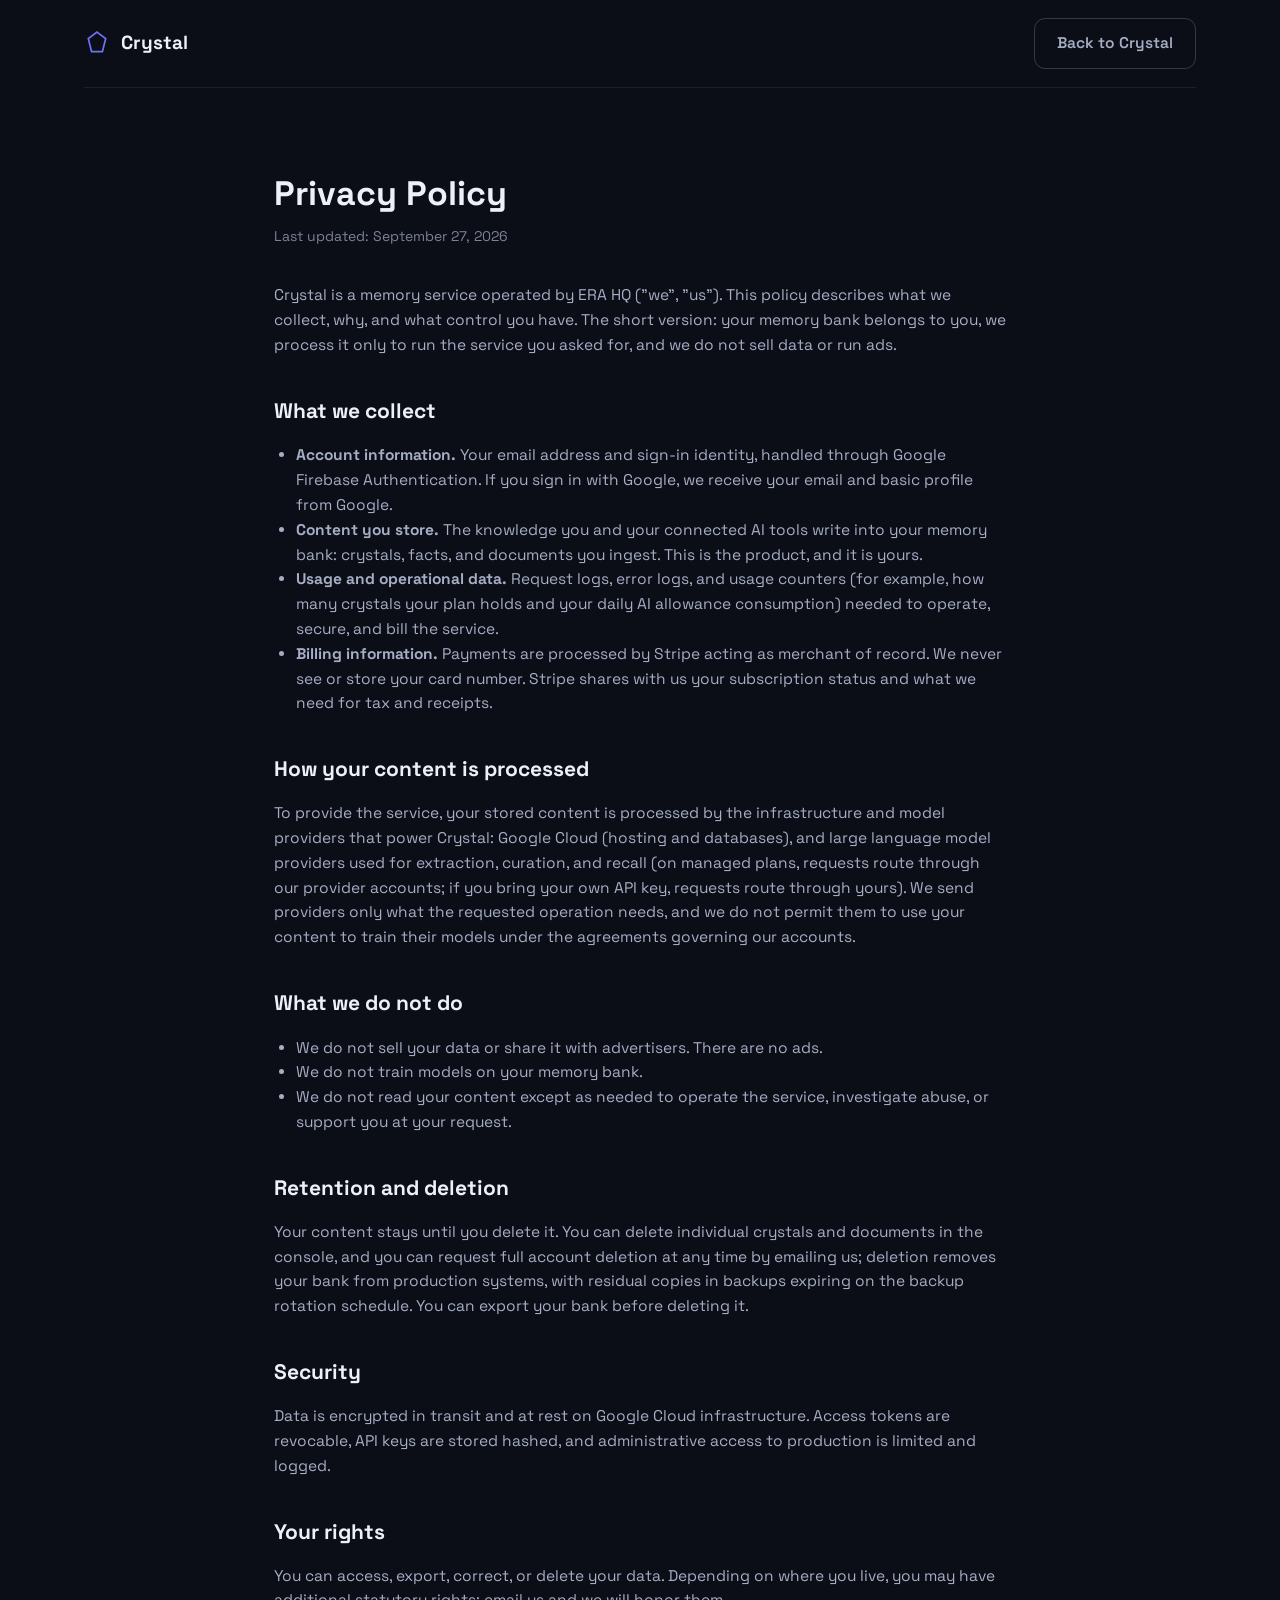
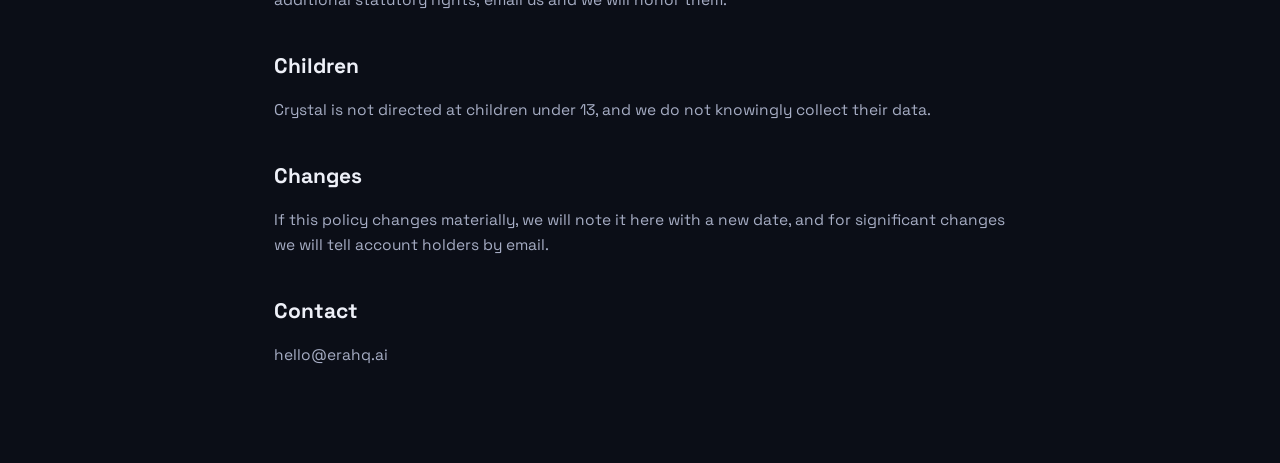
==== privacy.html @ cb1e688d "Crystal landing: the front door at crystal.erahq.ai, with real privacy and terms" ====
<!doctype html>
<html lang="en">
<head>
<meta charset="utf-8">
<meta name="viewport" content="width=device-width, initial-scale=1">
<title>Privacy Policy — Crystal</title>
<link rel="preconnect" href="https://fonts.googleapis.com">
<link href="https://fonts.googleapis.com/css2?family=Space+Grotesk:wght@400;500;600;700&display=swap" rel="stylesheet">
<link rel="stylesheet" href="/styles.css">
<link rel="icon" type="image/svg+xml" href="/favicon.svg">
</head>
<body>
<div class="wrap">
  <nav class="nav">
    <a class="brand" href="/">
      <svg width="26" height="26" viewBox="0 0 24 24" fill="none" aria-hidden="true"><path d="M12 2 L20 8 L17 20 L7 20 L4 8 Z" stroke="#6f72f7" stroke-width="1.6"/></svg>
      Crystal
    </a>
    <div class="nav-links"><a class="btn" href="/">Back to Crystal</a></div>
  </nav>
</div>
<main class="legal">
  <h1>Privacy Policy</h1>
  <div class="updated">Last updated: September 27, 2026</div>

  <p>Crystal is a memory service operated by ERA HQ ("we", "us"). This policy describes what we collect, why, and what control you have. The short version: your memory bank belongs to you, we process it only to run the service you asked for, and we do not sell data or run ads.</p>

  <h2>What we collect</h2>
  <ul>
    <li><b>Account information.</b> Your email address and sign-in identity, handled through Google Firebase Authentication. If you sign in with Google, we receive your email and basic profile from Google.</li>
    <li><b>Content you store.</b> The knowledge you and your connected AI tools write into your memory bank: crystals, facts, and documents you ingest. This is the product, and it is yours.</li>
    <li><b>Usage and operational data.</b> Request logs, error logs, and usage counters (for example, how many crystals your plan holds and your daily AI allowance consumption) needed to operate, secure, and bill the service.</li>
    <li><b>Billing information.</b> Payments are processed by Stripe acting as merchant of record. We never see or store your card number. Stripe shares with us your subscription status and what we need for tax and receipts.</li>
  </ul>

  <h2>How your content is processed</h2>
  <p>To provide the service, your stored content is processed by the infrastructure and model providers that power Crystal: Google Cloud (hosting and databases), and large language model providers used for extraction, curation, and recall (on managed plans, requests route through our provider accounts; if you bring your own API key, requests route through yours). We send providers only what the requested operation needs, and we do not permit them to use your content to train their models under the agreements governing our accounts.</p>

  <h2>What we do not do</h2>
  <ul>
    <li>We do not sell your data or share it with advertisers. There are no ads.</li>
    <li>We do not train models on your memory bank.</li>
    <li>We do not read your content except as needed to operate the service, investigate abuse, or support you at your request.</li>
  </ul>

  <h2>Retention and deletion</h2>
  <p>Your content stays until you delete it. You can delete individual crystals and documents in the console, and you can request full account deletion at any time by emailing us; deletion removes your bank from production systems, with residual copies in backups expiring on the backup rotation schedule. You can export your bank before deleting it.</p>

  <h2>Security</h2>
  <p>Data is encrypted in transit and at rest on Google Cloud infrastructure. Access tokens are revocable, API keys are stored hashed, and administrative access to production is limited and logged.</p>

  <h2>Your rights</h2>
  <p>You can access, export, correct, or delete your data. Depending on where you live, you may have additional statutory rights; email us and we will honor them.</p>

  <h2>Children</h2>
  <p>Crystal is not directed at children under 13, and we do not knowingly collect their data.</p>

  <h2>Changes</h2>
  <p>If this policy changes materially, we will note it here with a new date, and for significant changes we will tell account holders by email.</p>

  <h2>Contact</h2>
  <p>hello@erahq.ai</p>
</main>
</body>
</html>
---- styles.css ----
:root {
  --ink: #0b0e17;
  --card: #10131d;
  --card-2: #151823;
  --line: #ffffff1a;
  --line-2: #ffffff2e;
  --accent: #6f72f7;
  --accent-2: #8487fb;
  --amber: #e8a33d;
  --green: #22c08a;
  --text: #eef0f8;
  --text-2: #a6adc4;
  --text-3: #7b8299;
}
* { box-sizing: border-box; }
html { scroll-behavior: smooth; }
body {
  margin: 0;
  background: var(--ink);
  color: var(--text);
  font-family: 'Space Grotesk', system-ui, -apple-system, sans-serif;
  line-height: 1.6;
}
a { color: var(--accent-2); text-decoration: none; }
a:hover { color: #a3a5ff; }
.wrap { max-width: 1160px; margin: 0 auto; padding: 0 24px; }

.nav {
  display: flex; align-items: center; justify-content: space-between;
  padding: 18px 0; border-bottom: 1px solid #ffffff12;
}
.brand { display: flex; align-items: center; gap: 11px; color: var(--text); font-weight: 700; font-size: 19px; }
.nav-links { display: flex; align-items: center; gap: 26px; font-size: 15px; }
.nav-links a { color: var(--text-2); }
.nav-links a:hover { color: var(--text); }
.btn {
  display: inline-block; border-radius: 11px; font-weight: 600;
  padding: 12px 22px; font-size: 15.5px; border: 1px solid var(--line-2);
  color: var(--text);
}
.btn:hover { background: #ffffff0d; color: var(--text); }
.btn-primary { background: var(--accent); color: var(--ink); border: none; font-weight: 700; }
.btn-primary:hover { background: #5d60ee; color: var(--ink); }

.hero { text-align: center; padding: 88px 0 56px; }
.eyebrow { font-size: 13px; font-weight: 600; letter-spacing: 0.16em; color: #a3a5ff; }
.hero h1 {
  margin: 20px auto 0; font-weight: 700; line-height: 1.08;
  font-size: clamp(38px, 5.4vw, 64px); max-width: 880px;
}
.hero .sub {
  margin: 22px auto 0; font-size: clamp(16px, 1.6vw, 19px);
  color: var(--text-2); max-width: 720px;
}
.hero-ctas { display: flex; gap: 14px; justify-content: center; margin-top: 30px; flex-wrap: wrap; }
.hero .fine { margin-top: 14px; font-size: 13.5px; color: var(--text-3); }

.demo {
  margin: 44px auto 0; max-width: 820px; background: var(--card);
  border: 1px solid var(--line); border-radius: 16px; padding: 24px 26px;
  text-align: left;
}
.demo-label { font-size: 12px; color: var(--text-3); letter-spacing: 0.08em; }
.bubble-user {
  margin: 14px 0 0 auto; width: fit-content; max-width: 85%;
  background: #1b1f2e; border-radius: 12px 12px 4px 12px;
  padding: 11px 15px; font-size: 15px;
}
.bubble-ai {
  margin-top: 14px; max-width: 92%; background: var(--card-2);
  border: 1px solid #6f72f733; border-radius: 12px 12px 12px 4px;
  padding: 15px 17px; font-size: 15px; color: #d6dae8;
}
.tier-row { display: flex; gap: 10px; margin-top: 12px; align-items: center; flex-wrap: wrap; }
.tier {
  font-size: 12px; font-weight: 600; color: var(--green);
  border: 1px solid #22c08a55; border-radius: 6px; padding: 2px 9px;
}
.tier-note { font-size: 12.5px; color: var(--text-3); }

.clients { text-align: center; padding: 40px 0 64px; }
.clients .label { font-size: 14px; color: var(--text-3); margin-bottom: 16px; }
.chips { display: flex; flex-wrap: wrap; justify-content: center; gap: 10px; }
.chip {
  border: 1px solid #ffffff24; border-radius: 999px;
  padding: 8px 17px; font-size: 14px; color: #d6dae8;
}
.chip-hl { border-color: var(--accent); color: #a3a5ff; }

.section { padding: 72px 0; border-top: 1px solid #ffffff12; }
.section-head { text-align: center; margin-bottom: 40px; }
.section-head h2 { margin: 0; font-size: clamp(28px, 3.4vw, 38px); font-weight: 700; }
.section-head p { margin: 10px 0 0; font-size: 17px; color: var(--text-2); }
.cards { display: grid; grid-template-columns: repeat(3, 1fr); gap: 22px; }
.card {
  background: var(--card); border: 1px solid var(--line);
  border-radius: 16px; padding: 28px;
}
.card h3 { margin: 16px 0 8px; font-size: 20px; font-weight: 600; }
.card p { margin: 0; font-size: 14.5px; color: var(--text-2); }

.open-band {
  background: var(--card); border: 1px solid #6f72f733; border-radius: 20px;
  padding: 44px 48px; display: flex; gap: 44px; align-items: center;
}
.open-band h2 { margin: 0 0 12px; font-size: clamp(24px, 3vw, 32px); }
.open-band .col-a { flex: 1.2; }
.open-band .col-b { flex: 1; display: flex; flex-direction: column; gap: 10px; }
.open-band p { color: var(--text-2); font-size: 15.5px; margin: 0 0 16px; }
.q {
  background: var(--ink); border: 1px solid var(--line); border-radius: 10px;
  padding: 12px 15px; font-size: 14px; color: #d6dae8;
}
.q-note { font-size: 12.5px; color: var(--text-3); padding-left: 4px; }

.pricing-grid { display: grid; grid-template-columns: repeat(3, 1fr); gap: 22px; align-items: stretch; }
.price-card {
  background: var(--card); border: 1px solid var(--line); border-radius: 16px;
  padding: 30px; display: flex; flex-direction: column; gap: 12px;
}
.price-card.hl { background: var(--card-2); border: 1.5px solid var(--accent); }
.plan-name { font-size: 14.5px; font-weight: 600; color: var(--text-2); }
.hl .plan-name { color: #a3a5ff; }
.plan-row { display: flex; justify-content: space-between; align-items: center; }
.badge {
  font-size: 11.5px; font-weight: 700; color: var(--ink);
  background: var(--accent); border-radius: 6px; padding: 3px 9px;
}
.price { font-size: 40px; font-weight: 700; }
.price span { font-size: 16px; color: var(--text-3); font-weight: 500; }
.plan-features { font-size: 14.5px; color: var(--text-2); line-height: 1.8; }
.price-card .btn { margin-top: auto; text-align: center; }

.cta-band {
  background: var(--card); border: 1px solid var(--line); border-radius: 20px;
  padding: 52px; text-align: center; display: flex; flex-direction: column;
  align-items: center; gap: 18px;
}
.cta-band h2 { margin: 0; font-size: clamp(26px, 3.2vw, 36px); max-width: 680px; }

.footer {
  display: flex; justify-content: space-between; align-items: center;
  padding: 36px 0; margin-top: 28px; border-top: 1px solid #ffffff12;
  font-size: 14px; color: var(--text-3); flex-wrap: wrap; gap: 14px;
}
.footer-links { display: flex; gap: 22px; flex-wrap: wrap; }
.footer-links a { color: var(--text-2); }

.legal { max-width: 780px; margin: 0 auto; padding: 56px 24px 80px; }
.legal h1 { font-size: 34px; margin-bottom: 4px; }
.legal .updated { color: var(--text-3); font-size: 14px; margin-bottom: 36px; }
.legal h2 { font-size: 21px; margin: 36px 0 10px; }
.legal p, .legal li { color: var(--text-2); font-size: 15.5px; }
.legal ul { padding-left: 22px; }

@media (max-width: 900px) {
  .cards, .pricing-grid { grid-template-columns: 1fr; }
  .open-band { flex-direction: column; padding: 32px 26px; }
  .nav-links a:not(.btn) { display: none; }
  .hero { padding-top: 56px; }
}
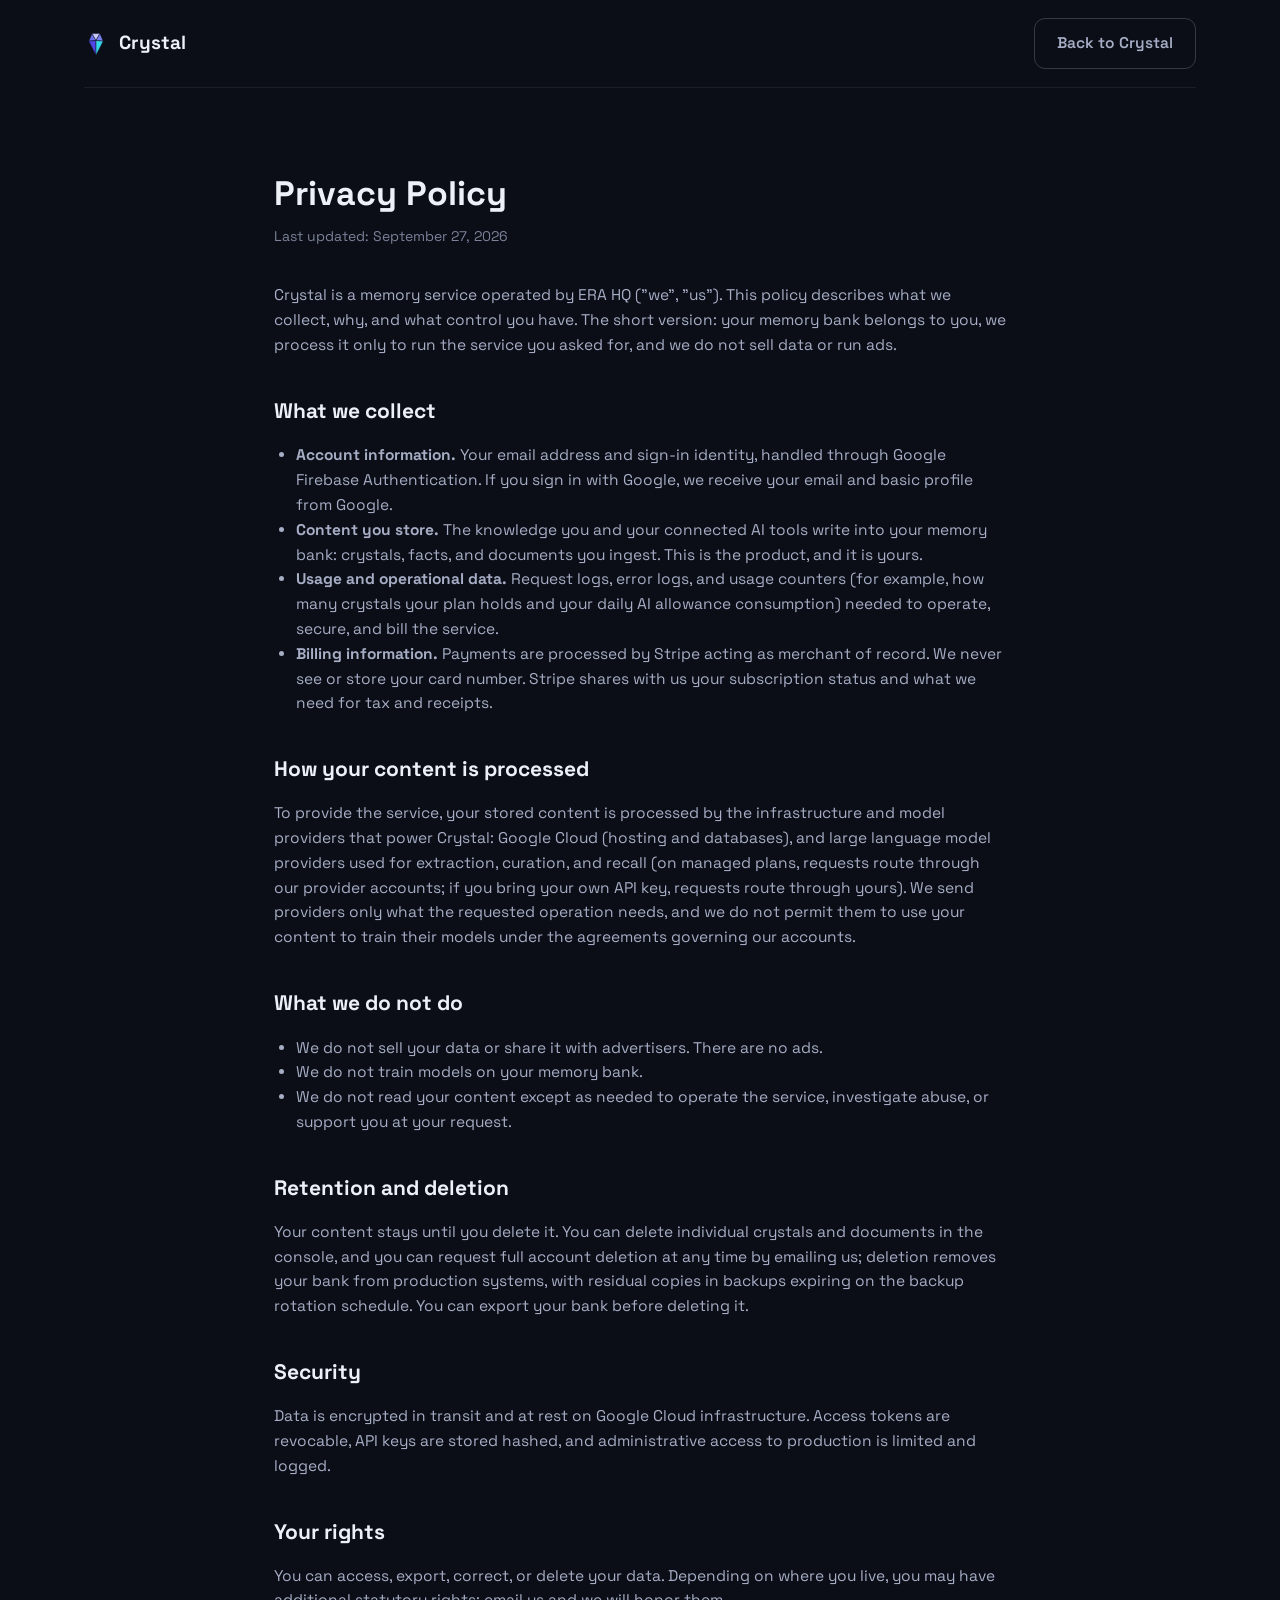
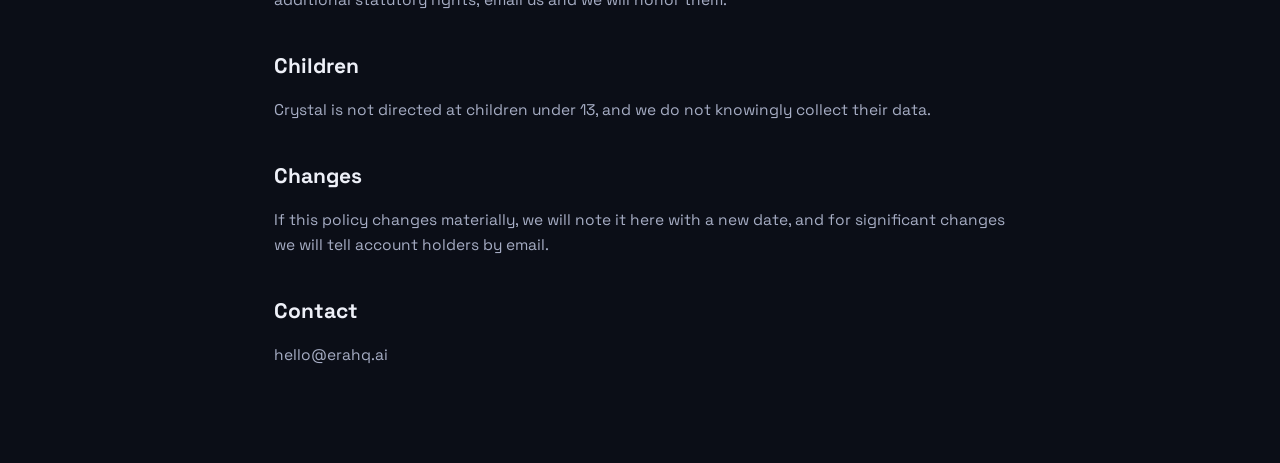
==== commit 7d885df7: "The real mark: the faceted gem replaces the placeholder pentagon in favicon, nav, and footer" ====
--- a/privacy.html
+++ b/privacy.html
@@ -13,7 +13,7 @@
 <div class="wrap">
   <nav class="nav">
     <a class="brand" href="/">
-      <svg width="26" height="26" viewBox="0 0 24 24" fill="none" aria-hidden="true"><path d="M12 2 L20 8 L17 20 L7 20 L4 8 Z" stroke="#6f72f7" stroke-width="1.6"/></svg>
+      <svg width="24" height="27" viewBox="0 0 120 150" aria-hidden="true"><g stroke="#14172a" stroke-width="3" stroke-linejoin="round"><polygon points="20,62 38,20 60,58" fill="#6a6ff0"/><polygon points="38,20 82,20 60,58" fill="#c9ccf9"/><polygon points="82,20 100,62 60,58" fill="#7b7ff5"/><polygon points="20,62 60,58 60,140" fill="#4f46e5"/><polygon points="100,62 60,58 60,140" fill="#35d6e8"/></g></svg>
       Crystal
     </a>
     <div class="nav-links"><a class="btn" href="/">Back to Crystal</a></div>
